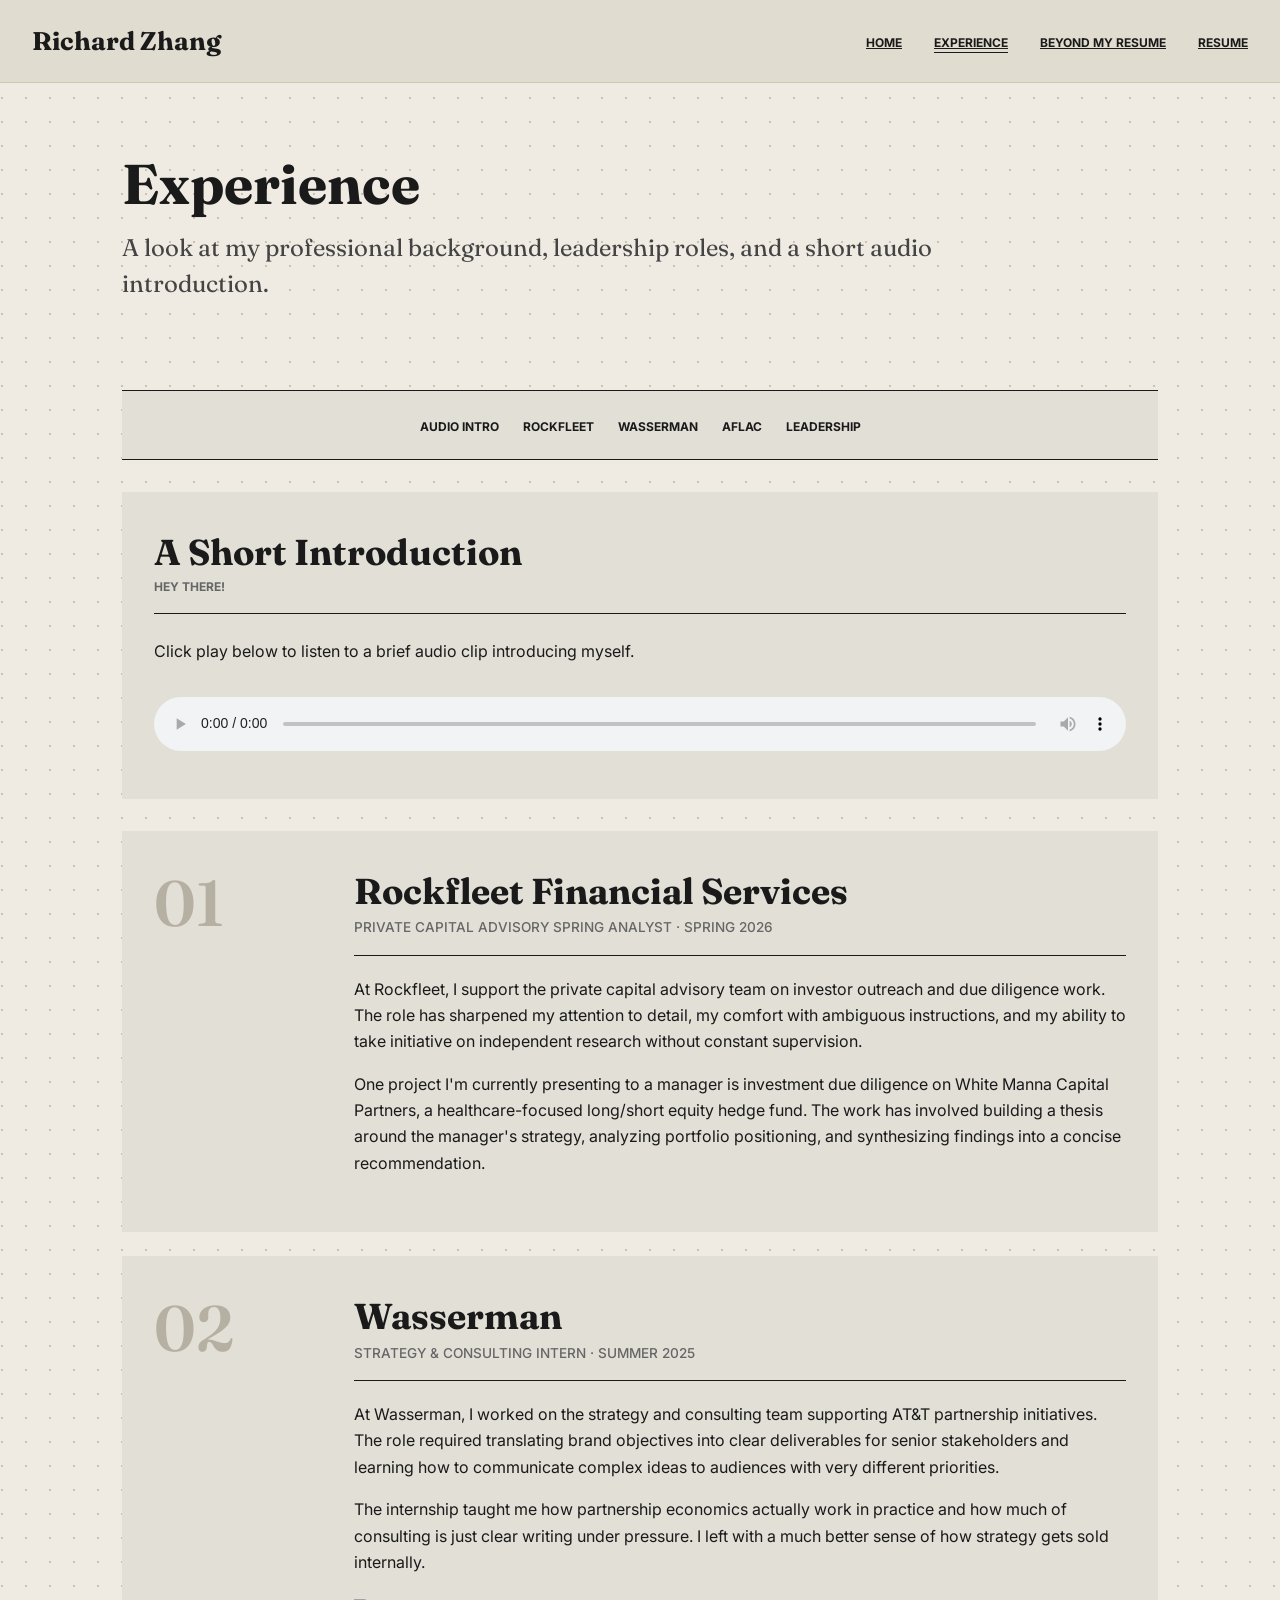
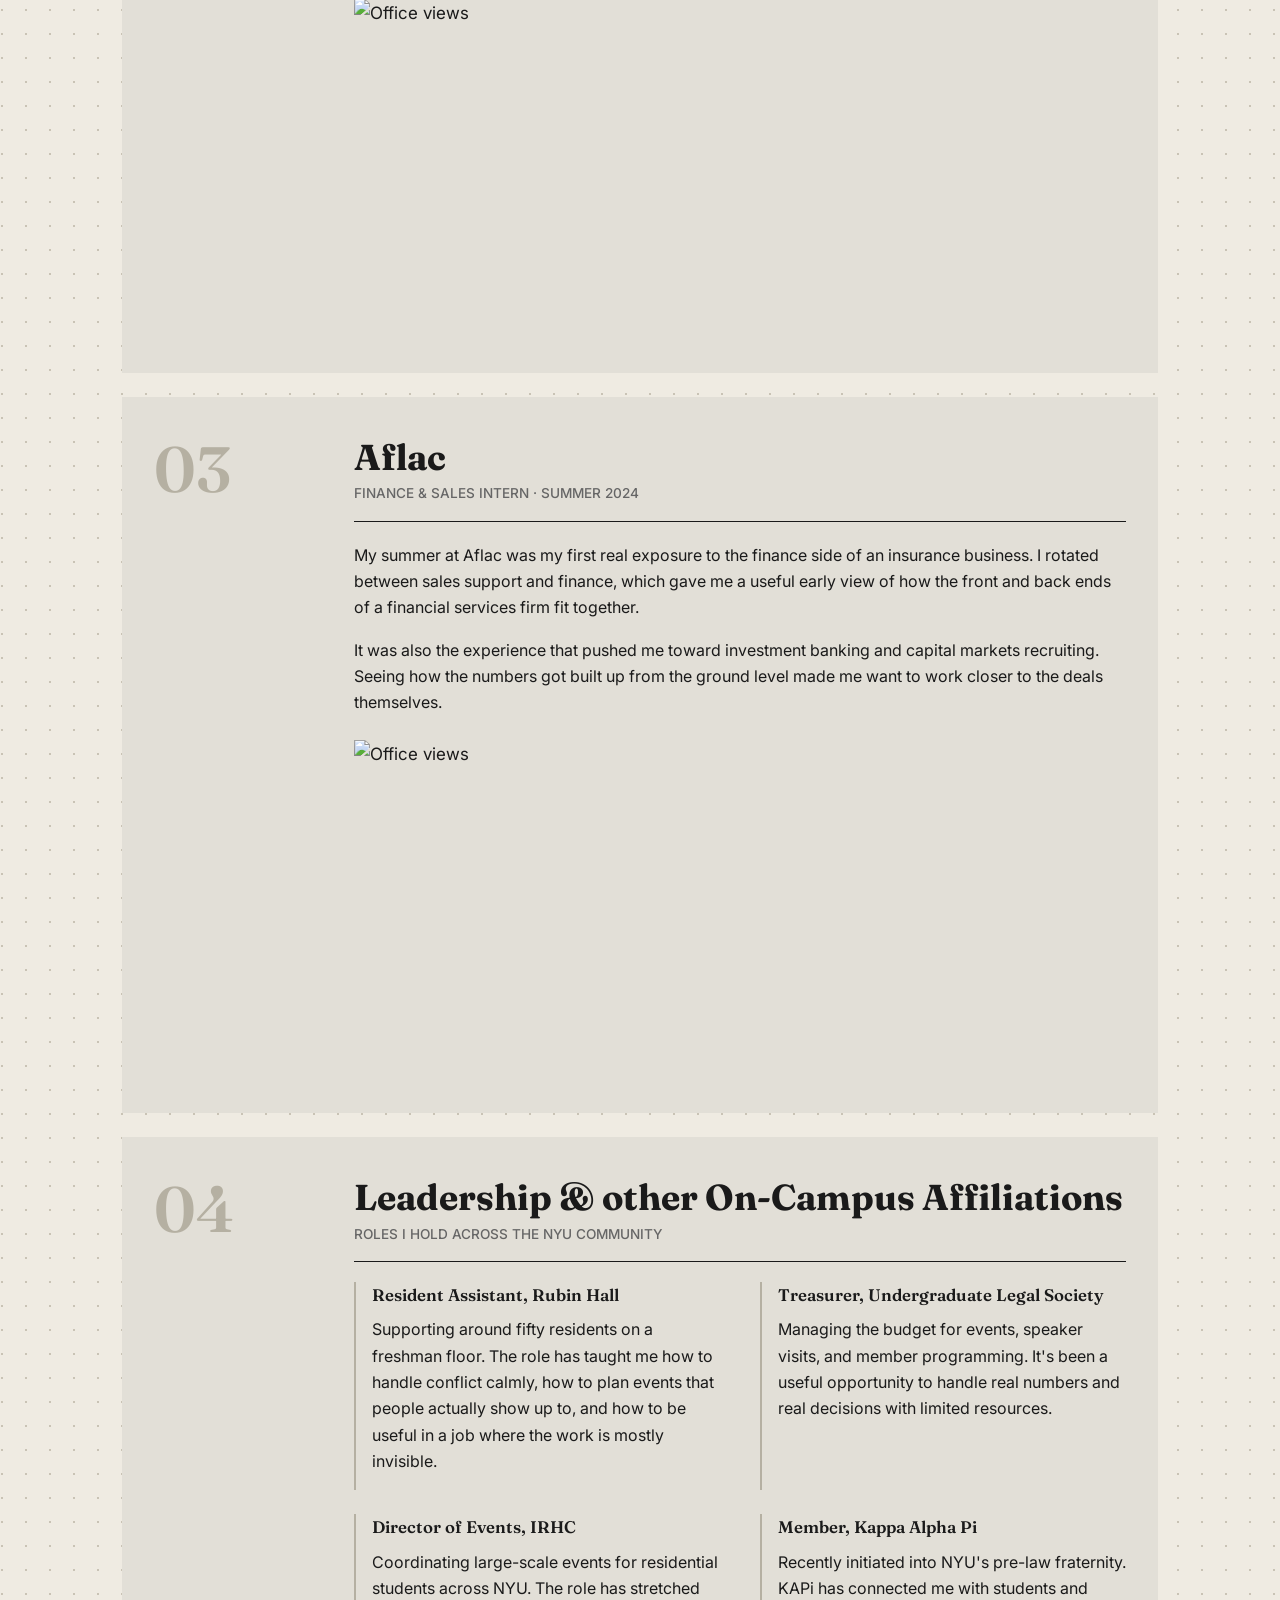
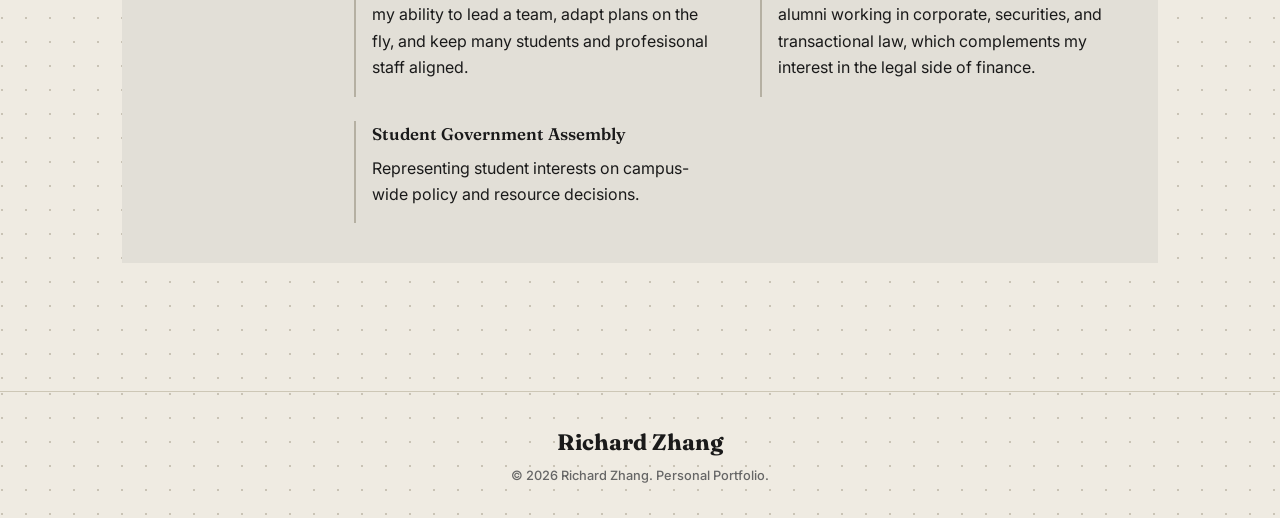
==== experience.html @ ab8a6f3f "Create experience.html" ====
<!DOCTYPE html>
<html lang="en">
<head>
	<meta charset="UTF-8">
	<meta name="viewport" content="width=device-width, initial-scale=1.0">
	<title>Richard Zhang | Experience</title>
	<link rel="stylesheet" href="styles.css">
</head>
<body>

	<header>
		<a href="index.html" class="wordmark">Richard Zhang</a>
		<nav>
			<ul>
				<li><a href="index.html">HOME</a></li>
				<li><a href="experience.html" class="current">EXPERIENCE</a></li>
				<li><a href="personal.html">BEYOND MY RESUME</a></li>
				<li><a href="resume.html">RESUME</a></li>
			</ul>
		</nav>
	</header>

	<main>

		<section class="page-intro">
			<h1>Experience</h1>
			<p class="lead">A look at my professional background, leadership roles, and a short audio introduction.</p>
		</section>

		<nav class="sub-nav" aria-label="Sections of this page">
			<ul>
				<li><a href="#intro-audio">AUDIO INTRO</a></li>
				<li><a href="#rockfleet">ROCKFLEET</a></li>
				<li><a href="#wasserman">WASSERMAN</a></li>
				<li><a href="#aflac">AFLAC</a></li>
				<li><a href="#leadership">LEADERSHIP</a></li>
			</ul>
		</nav>

		<section id="intro-audio" class="audio-section">
			<h2>A Short Introduction</h2>
			<p class="eyebrow">HEY THERE!</p>
			<p>Click play below to listen to a brief audio clip introducing myself.</p>
			<audio controls src="richardzhang.m4a">
				Your browser does not support the audio element.
			</audio>
		</section>

		<section id="rockfleet" class="role">
			<p class="role-label">01</p>
			<div class="role-content">
				<h2>Rockfleet Financial Services</h2>
				<p class="role-meta">PRIVATE CAPITAL ADVISORY SPRING ANALYST &middot; SPRING 2026</p>
				<p>At Rockfleet, I support the private capital advisory team on investor outreach and due diligence work. The role has sharpened my attention to detail, my comfort with ambiguous instructions, and my ability to take initiative on independent research without constant supervision.</p>
				<p>One project I'm currently presenting to a manager is investment due diligence on White Manna Capital Partners, a healthcare-focused long/short equity hedge fund. The work has involved building a thesis around the manager's strategy, analyzing portfolio positioning, and synthesizing findings into a concise recommendation.</p>
			</div>
		</section>

		<section id="wasserman" class="role">
			<p class="role-label">02</p>
			<div class="role-content">
				<h2>Wasserman</h2>
				<p class="role-meta">STRATEGY &amp; CONSULTING INTERN &middot; SUMMER 2025</p>
				<p>At Wasserman, I worked on the strategy and consulting team supporting AT&amp;T partnership initiatives. The role required translating brand objectives into clear deliverables for senior stakeholders and learning how to communicate complex ideas to audiences with very different priorities.</p>
				<p>The internship taught me how partnership economics actually work in practice and how much of consulting is just clear writing under pressure. I left with a much better sense of how strategy gets sold internally.</p>
				<img src="images/wasserman.jpg" srcset="images/wasserman.jpg 1x, images/wasserman@2x.jpg 2x" alt="Office views" width="600" height="400">
			</div>
		</section>

		<section id="aflac" class="role">
			<p class="role-label">03</p>
			<div class="role-content">
				<h2>Aflac</h2>
				<p class="role-meta">FINANCE &amp; SALES INTERN &middot; SUMMER 2024</p>
				<p>My summer at Aflac was my first real exposure to the finance side of an insurance business. I rotated between sales support and finance, which gave me a useful early view of how the front and back ends of a financial services firm fit together.</p>
				<p>It was also the experience that pushed me toward investment banking and capital markets recruiting. Seeing how the numbers got built up from the ground level made me want to work closer to the deals themselves.</p>
				<img src="images/aflac.jpg" srcset="images/wasserman.jpg 1x, images/wasserman@2x.jpg 2x" alt="Office views" width="600" height="400">
			</div>
		</section>

		<section id="leadership" class="role">
			<p class="role-label">04</p>
			<div class="role-content">
				<h2>Leadership &amp; other On-Campus Affiliations</h2>
				<p class="role-meta">ROLES I HOLD ACROSS THE NYU COMMUNITY</p>

				<div class="leadership-grid">
					<article class="leadership-item">
						<h3>Resident Assistant, Rubin Hall</h3>
						<p>Supporting around fifty residents on a freshman floor. The role has taught me how to handle conflict calmly, how to plan events that people actually show up to, and how to be useful in a job where the work is mostly invisible.</p>
					</article>

					<article class="leadership-item">
						<h3>Treasurer, Undergraduate Legal Society</h3>
						<p>Managing the budget for events, speaker visits, and member programming. It's been a useful opportunity to handle real numbers and real decisions with limited resources.</p>
					</article>

					<article class="leadership-item">
						<h3>Director of Events, IRHC</h3>
						<p>Coordinating large-scale events for residential students across NYU. The role has stretched my ability to lead a team, adapt plans on the fly, and keep many students and profesisonal staff aligned.</p>
					</article>

					<article class="leadership-item">
						<h3>Member, Kappa Alpha Pi</h3>
						<p>Recently initiated into NYU's pre-law fraternity. KAPi has connected me with students and alumni working in corporate, securities, and transactional law, which complements my interest in the legal side of finance.</p>
					</article>

					<article class="leadership-item">
						<h3>Student Government Assembly</h3>
						<p>Representing student interests on campus-wide policy and resource decisions.</p>
					</article>
				</div>
			</div>
		</section>

	</main>

	<footer>
		<p class="footer-mark">Richard Zhang</p>
		<p>&copy; 2026 Richard Zhang. Personal Portfolio.</p>
	</footer>

	<script src="script.js"></script>
</body>
</html>
---- styles.css ----
/* Fonts */
@import url("https://fonts.googleapis.com/css2?family=Fraunces:opsz,wght@9..144,400;9..144,600;9..144,700&family=Inter:wght@400;500;700&display=swap");


* {
	box-sizing: border-box;
	margin: 0;
	padding: 0;
}

body {
	font-family: "Inter", Helvetica, Arial, sans-serif;
	font-size: 17px;
	line-height: 1.65;
	color: #1a1a1a;
	background-color: #efebe2;
	background-image: url("data:image/svg+xml;utf8,<svg xmlns='http://www.w3.org/2000/svg' width='24' height='24'><circle cx='2' cy='2' r='1' fill='%23bcb6a5'/></svg>");
	background-repeat: repeat;
}


/* Fonts */
h1 {
	font-family: "Fraunces", Georgia, "Times New Roman", serif;
	font-size: 3rem;
	font-weight: 700;
	line-height: 1.05;
	margin-bottom: 1rem;
	color: #1a1a1a;
}

h2 {
	font-family: "Fraunces", Georgia, "Times New Roman", serif;
	font-size: 1.85rem;
	font-weight: 700;
	line-height: 1.15;
	margin-bottom: 0.5rem;
	color: #1a1a1a;
}

h3 {
	font-family: "Inter", Helvetica, Arial, sans-serif;
	font-size: 0.8rem;
	font-weight: 700;
	margin-bottom: 0.5rem;
	color: #1a1a1a;
}

p {
	font-size: 1rem;
	margin-bottom: 1rem;
	color: #1a1a1a;
}

p.lead {
	font-family: "Fraunces", Georgia, "Times New Roman", serif;
	font-size: 1.3rem;
	font-weight: 400;
	line-height: 1.5;
	color: #444444;
	max-width: 38em;
}

a:link {
	color: #1a1a1a;
	text-decoration: underline;
}

a:visited {
	color: #444444;
}

a:hover {
	color: #c44b1a;
	text-decoration: none;
}

a:active {
	color: #1a1a1a;
}


/* Header & Top Navigation buttons*/
header {
	background-color: #e0dccf;
	border-bottom: 1px solid #cdc7b6;
	padding: 1.25rem 1.5rem;
	display: flex;
	flex-direction: column;
	align-items: center;
	position: sticky;
	top: 0;
	z-index: 50;
}

.wordmark {
	font-family: "Fraunces", Georgia, "Times New Roman", serif;
	font-size: 1.6rem;
	font-weight: 700;
	color: #1a1a1a;
	text-decoration: none;
	margin-bottom: 0.75rem;
}

.wordmark:link,
.wordmark:visited {
	color: #1a1a1a;
	text-decoration: none;
}

.wordmark:hover {
	color: #c44b1a;
}

header nav ul {
	list-style: none;
	display: flex;
	flex-wrap: wrap;
	justify-content: center;
}

header nav li {
	margin: 0.25rem 1rem;
}

header nav a {
	color: #1a1a1a;
	text-decoration: none;
	font-size: 0.75rem;
	font-weight: 700;
	font-family: "Inter", Helvetica, Arial, sans-serif;
}

header nav a:hover {
	color: #c44b1a;
}

header nav a.current {
	border-bottom: 1px solid #1a1a1a;
	padding-bottom: 0.15rem;
}


/* Main Layout for page*/
main {
	max-width: 1100px;
	margin: 0 auto;
	padding: 2.5rem 1rem;
}

section {
	margin-bottom: 2rem;
}


/* Home Page */
.intro {
	padding: 1rem 0 2.5rem 0;
}

.intro h1 {
	font-size: 3.25rem;
	margin-bottom: 1.5rem;
	max-width: 16em;
	font-weight: 600;
}

/* Hero Photos (home page) */
.hero-photos {
	margin-bottom: 1.5rem;
}

.hero-photo-grid {
	display: grid;
	grid-template-columns: 1fr;
	grid-gap: 1rem;
}

.hero-photo {
	background-color: #ffffff;
	padding: 0.5rem;
	border: 1px solid #b5b0a2;
}

.hero-photo img {
	width: 100%;
	height: auto;
	display: block;
}

.hero-photo figcaption {
	font-family: "Fraunces", Georgia, "Times New Roman", serif;
	font-size: 0.95rem;
	margin-top: 0.5rem;
	color: #444444;
	text-align: center;
}

.facts-section {
	background-color: #e2dfd7;
	padding: 2rem 1.5rem;
	margin-bottom: 1.5rem;
}

.facts-section h2 {
	margin-bottom: 0.25rem;
}

.facts-section .eyebrow {
	font-size: 0.75rem;
	font-weight: 700;
	color: #666666;
	border-bottom: 1px solid #1a1a1a;
	padding-bottom: 1rem;
	margin-bottom: 1.5rem;
}

.facts-grid {
	display: grid;
	grid-template-columns: 1fr;
	grid-gap: 1.5rem;
}

.fact {
	background-color: transparent;
	padding: 0;
}

.fact h3 {
	font-size: 0.7rem;
	color: #666666;
	margin-bottom: 0.4rem;
	font-weight: 700;
}

.fact p {
	margin-bottom: 0;
	font-family: "Fraunces", Georgia, "Times New Roman", serif;
	font-size: 1.05rem;
	line-height: 1.4;
	color: #1a1a1a;
}

.cta-section {
	margin-top: 1.5rem;
}

.cta-section h2 {
	margin-bottom: 1rem;
}

.cta-grid {
	display: grid;
	grid-template-columns: 1fr;
	grid-gap: 1rem;
}

.cta-card {
	display: block;
	background-color: #1a1a1a;
	color: #efebe2;
	padding: 1.5rem;
	text-decoration: none;
	border: 1px solid #1a1a1a;
}

.cta-card:link,
.cta-card:visited {
	color: #efebe2;
	text-decoration: none;
}

.cta-card:hover {
	background-color: #efebe2;
	color: #1a1a1a;
}

.cta-card h3 {
	color: inherit;
	font-size: 1.3rem;
	font-family: "Fraunces", Georgia, "Times New Roman", serif;
	font-weight: 600;
	margin-bottom: 0.5rem;
}

.cta-card p {
	color: inherit;
	margin-bottom: 0;
	font-family: "Inter", Helvetica, Arial, sans-serif;
	font-size: 0.95rem;
}


/* Experience Page */
.page-intro {
	padding: 1rem 0 2.5rem 0;
}

.sub-nav {
	background-color: #e2dfd7;
	padding: 1rem 1.5rem;
	margin-bottom: 2rem;
	border-top: 1px solid #1a1a1a;
	border-bottom: 1px solid #1a1a1a;
}

.sub-nav ul {
	list-style: none;
	display: flex;
	flex-wrap: wrap;
	justify-content: center;
}

.sub-nav li {
	margin: 0.25rem 0.75rem;
}

.sub-nav a {
	font-size: 0.75rem;
	font-weight: 700;
	text-decoration: none;
	color: #1a1a1a;
}

.sub-nav a:hover {
	color: #c44b1a;
}

.audio-section {
	background-color: #e2dfd7;
	padding: 2rem 1.5rem;
	margin-bottom: 2rem;
}

.audio-section h2 {
	margin-bottom: 0.25rem;
}

.audio-section .eyebrow {
	font-size: 0.75rem;
	font-weight: 700;
	color: #666666;
	border-bottom: 1px solid #1a1a1a;
	padding-bottom: 1rem;
	margin-bottom: 1.5rem;
}

.audio-section audio {
	width: 100%;
	margin-top: 1rem;
}

.role {
	display: grid;
	grid-template-columns: 1fr;
	grid-gap: 1rem;
	background-color: #e2dfd7;
	padding: 2rem 1.5rem;
	margin-bottom: 1.5rem;
}

.role-label {
	font-family: "Fraunces", Georgia, "Times New Roman", serif;
	font-size: 2.5rem;
	font-weight: 600;
	line-height: 1;
	color: #b5b0a2;
}

.role-content h2 {
	margin-bottom: 0.25rem;
}

.role-meta {
	color: #666666;
	font-size: 0.85rem;
	font-weight: 500;
	margin-bottom: 1.25rem;
	padding-bottom: 1rem;
	border-bottom: 1px solid #1a1a1a;
}

.role-content img {
	max-width: 100%;
	height: auto;
	display: block;
	margin-top: 1.5rem;
}

.leadership-grid {
	display: grid;
	grid-template-columns: 1fr;
	grid-gap: 1.25rem;
	margin-top: 1rem;
}

.leadership-item {
	padding-left: 1rem;
	border-left: 2px solid #b5b0a2;
}

.leadership-item h3 {
	font-family: "Fraunces", Georgia, "Times New Roman", serif;
	font-size: 1.05rem;
	font-weight: 600;
	margin-bottom: 0.4rem;
}


/* Personal Page */
.interests-section {
	background-color: #e2dfd7;
	padding: 2rem 1.5rem;
	margin-bottom: 1.5rem;
}

.interests-section h2 {
	margin-bottom: 0.25rem;
}

.interests-section .eyebrow {
	font-size: 0.75rem;
	font-weight: 700;
	color: #666666;
	border-bottom: 1px solid #1a1a1a;
	padding-bottom: 1rem;
	margin-bottom: 1.5rem;
}

.interests-grid {
	display: grid;
	grid-template-columns: 1fr;
	grid-gap: 1.5rem;
}

.interest {
	background-color: #efebe2;
	padding: 1.5rem;
	border-top: 2px solid #1a1a1a;
}

.interest h3 {
	font-family: "Fraunces", Georgia, "Times New Roman", serif;
	font-size: 1.2rem;
	font-weight: 600;
	margin-bottom: 0.5rem;
}

.interest p {
	margin-bottom: 0;
	font-size: 0.95rem;
}

/*sticky note*/
.note {
	background-color: #fdf2b3;
	border-top: 4px solid #e8d56a;
	padding: 1.5rem;
	margin-bottom: 1.5rem;
}

.note h3 {
	font-family: "Inter", Helvetica, Arial, sans-serif;
	font-size: 0.85rem;
	font-weight: 700;
	margin-bottom: 0.75rem;
	color: #1a1a1a;
}

.note ul {
	margin: 0;
	padding-left: 1.25rem;
}

.note li {
	font-size: 0.95rem;
	margin-bottom: 0.4rem;
	color: #1a1a1a;
}

.note li.last {
	margin-bottom: 0;
}

/* Photo Album */
.album {
	background-color: #e2dfd7;
	padding: 2rem 1.5rem;
	margin-bottom: 1.5rem;
}

.album h2 {
	margin-bottom: 0.25rem;
}

.album .eyebrow {
	font-size: 0.75rem;
	font-weight: 700;
	color: #666666;
	border-bottom: 1px solid #1a1a1a;
	padding-bottom: 1rem;
	margin-bottom: 1rem;
}

.album > p {
	margin-bottom: 1.5rem;
	color: #444444;
	font-family: "Fraunces", Georgia, "Times New Roman", serif;
	font-size: 1.1rem;
}

#photo-display {
	margin: 1.5rem 0;
}

#photo-display.active {
	background-color: #efebe2;
	padding: 1.5rem;
	border: 1px solid #b5b0a2;
}

#photo-display img {
	max-width: 100%;
	height: auto;
	display: block;
	margin: 0 auto;
}

#photo-display .photo-caption {
	text-align: center;
	margin-top: 1rem;
	color: #444444;
	font-family: "Fraunces", Georgia, "Times New Roman", serif;
}

#photo-display .close-button {
	display: block;
	margin: 1rem auto 0 auto;
	padding: 0.5rem 1.5rem;
	background-color: #1a1a1a;
	color: #efebe2;
	border: none;
	cursor: pointer;
	font-family: "Inter", Helvetica, Arial, sans-serif;
	font-size: 0.75rem;
	font-weight: 700;
}

#photo-display .close-button:hover {
	background-color: #c44b1a;
}

.photo-grid {
	display: grid;
	grid-template-columns: 1fr;
	grid-gap: 1rem;
	margin-top: 1.5rem;
}

.photo {
	cursor: pointer;
	background-color: #efebe2;
	padding: 0.5rem;
	border: 1px solid #b5b0a2;
}

.photo:hover {
	border-color: #c44b1a;
}

.photo img {
	width: 100%;
	height: auto;
	display: block;
}

.photo figcaption {
	font-family: "Fraunces", Georgia, "Times New Roman", serif;
	font-size: 0.9rem;
	margin-top: 0.5rem;
	color: #444444;
	text-align: center;
}

.resume-section {
	background-color: #e2dfd7;
	padding: 2rem 1.5rem;
	margin-bottom: 1.5rem;
}

.resume-section h2 {
	margin-bottom: 0.25rem;
}

.resume-section .eyebrow {
	font-size: 0.75rem;
	font-weight: 700;
	color: #666666;
	border-bottom: 1px solid #1a1a1a;
	padding-bottom: 1rem;
	margin-bottom: 1.5rem;
}

.resume-actions {
	display: flex;
	flex-direction: column;
	margin-bottom: 2rem;
}

.resume-button {
	display: block;
	background-color: #1a1a1a;
	color: #efebe2;
	padding: 1rem 1.5rem;
	text-decoration: none;
	font-family: "Fraunces", Georgia, "Times New Roman", serif;
	font-weight: 600;
	font-size: 1.1rem;
	text-align: center;
	border: 1px solid #1a1a1a;
	margin-bottom: 0.75rem;
}

.resume-button:link,
.resume-button:visited {
	color: #efebe2;
	text-decoration: none;
}

.resume-button:hover {
	background-color: #efebe2;
	color: #1a1a1a;
}

.resume-button-alt {
	background-color: transparent;
	color: #1a1a1a;
}

.resume-button-alt:link,
.resume-button-alt:visited {
	color: #1a1a1a;
}

.resume-button-alt:hover {
	background-color: #1a1a1a;
	color: #efebe2;
}

.resume-preview {
	background-color: #efebe2;
	padding: 0.75rem;
	border: 1px solid #b5b0a2;
}

.resume-preview object {
	display: block;
	width: 100%;
	min-height: 600px;
}

.resume-preview p {
	margin: 1rem 0;
	text-align: center;
}

footer {
	border-top: 1px solid #cdc7b6;
	background-color: #efebe2;
	background-image: url("data:image/svg+xml;utf8,<svg xmlns='http://www.w3.org/2000/svg' width='24' height='24'><circle cx='2' cy='2' r='1' fill='%23bcb6a5'/></svg>");
	background-repeat: repeat;
	text-align: center;
	padding: 2rem 1rem;
	margin-top: 3rem;
}

footer .footer-mark {
	font-family: "Fraunces", Georgia, "Times New Roman", serif;
	font-size: 1.4rem;
	font-weight: 700;
	color: #1a1a1a;
	margin-bottom: 0.25rem;
}

footer p {
	margin-bottom: 0;
	color: #666666;
	font-size: 0.8rem;
	font-weight: 500;
}

.theme-toggle {
	position: fixed;
	bottom: 1.25rem;
	right: 1.25rem;
	background-color: #1a1a1a;
	color: #efebe2;
	border: none;
	padding: 0.6rem 1rem;
	font-family: "Inter", Helvetica, Arial, sans-serif;
	font-size: 0.7rem;
	font-weight: 700;
	cursor: pointer;
	z-index: 100;
}

.theme-toggle:hover {
	background-color: #c44b1a;
}

.dark body,
body.dark {
	background-color: #14181f;
	background-image: url("data:image/svg+xml;utf8,<svg xmlns='http://www.w3.org/2000/svg' width='24' height='24'><circle cx='2' cy='2' r='1' fill='%23333333'/></svg>");
	color: #e8e6e0;
}

.dark header {
	background-color: #1c2129;
	border-bottom-color: #333333;
}

.dark .wordmark,
.dark .wordmark:link,
.dark .wordmark:visited {
	color: #e8e6e0;
}

.dark .wordmark:hover {
	color: #f0a020;
}

.dark h1,
.dark h2,
.dark h3 {
	color: #e8e6e0;
}

.dark p {
	color: #e8e6e0;
}

.dark p.lead {
	color: #b8b6b0;
}

.dark .facts-section,
.dark .audio-section,
.dark .role,
.dark .interests-section,
.dark .album,
.dark .sub-nav,
.dark .resume-section {
	background-color: #1f252e;
	border-color: #333333;
}

.dark .interest,
.dark .photo,
.dark #photo-display.active,
.dark .resume-preview,
.dark .hero-photo {
	background-color: #14181f;
	border-color: #333333;
}

.dark .interest {
	border-top-color: #f0a020;
}

.dark .facts-section .eyebrow,
.dark .audio-section .eyebrow,
.dark .interests-section .eyebrow,
.dark .album .eyebrow,
.dark .role-meta {
	border-bottom-color: #555555;
}

.dark .sub-nav {
	border-top-color: #555555;
	border-bottom-color: #555555;
}

.dark .role-label {
	color: #555555;
}

.dark .leadership-item {
	border-left-color: #333333;
}

.dark .role-meta,
.dark .photo figcaption,
.dark .album > p,
.dark #photo-display .photo-caption,
.dark .facts-section .eyebrow,
.dark .audio-section .eyebrow,
.dark .interests-section .eyebrow,
.dark .album .eyebrow,
.dark .fact h3,
.dark .hero-photo figcaption {
	color: #999999;
}

.dark .fact p {
	color: #e8e6e0;
}

.dark a:link {
	color: #f0a020;
}

.dark a:visited {
	color: #d090d0;
}

.dark a:hover {
	color: #ffffff;
}

.dark header nav a,
.dark .sub-nav a {
	color: #e8e6e0;
}

.dark header nav a.current {
	border-bottom-color: #e8e6e0;
}

.dark .cta-card {
	background-color: #1f252e;
	color: #e8e6e0;
	border-color: #333333;
}

.dark .cta-card:link,
.dark .cta-card:visited {
	color: #e8e6e0;
}

.dark .cta-card:hover {
	background-color: #14181f;
	color: #f0a020;
}

.dark .resume-button {
	background-color: #1c2129;
	color: #e8e6e0;
	border-color: #333333;
}

.dark .resume-button:link,
.dark .resume-button:visited {
	color: #e8e6e0;
}

.dark .resume-button:hover {
	background-color: #f0a020;
	color: #14181f;
}

.dark .resume-button-alt {
	background-color: transparent;
	color: #e8e6e0;
}

.dark .resume-button-alt:link,
.dark .resume-button-alt:visited {
	color: #e8e6e0;
}

.dark .resume-button-alt:hover {
	background-color: #e8e6e0;
	color: #14181f;
}

.dark .note {
	background-color: #3a3520;
	border-top-color: #6b5e2a;
}

.dark .note h3,
.dark .note li {
	color: #e8e6e0;
}

.dark footer {
	background-color: #14181f;
	background-image: url("data:image/svg+xml;utf8,<svg xmlns='http://www.w3.org/2000/svg' width='24' height='24'><circle cx='2' cy='2' r='1' fill='%23333333'/></svg>");
	border-top-color: #333333;
}

.dark footer .footer-mark {
	color: #e8e6e0;
}

.dark .theme-toggle {
	background-color: #f0a020;
	color: #14181f;
}

.dark .theme-toggle:hover {
	background-color: #c44b1a;
	color: #efebe2;
}

@media only screen and (min-width: 640px) {

	main {
		padding: 3rem 1.5rem;
	}

	.photo-grid {
		grid-template-columns: repeat(2, 1fr);
		grid-gap: 1.25rem;
	}

	.facts-grid {
		grid-template-columns: repeat(2, 1fr);
		grid-gap: 1.5rem 2.5rem;
	}

	.intro h1 {
		font-size: 4rem;
	}

	.role {
		grid-template-columns: 100px 1fr;
		grid-gap: 2rem;
	}

	.role-label {
		font-size: 3rem;
	}

}

@media only screen and (min-width: 768px) {

	header {
		flex-direction: row;
		justify-content: space-between;
		padding: 1.25rem 2rem;
	}

	.wordmark {
		margin-bottom: 0;
	}

	header nav li {
		margin: 0 0 0 2rem;
	}

	main {
		padding: 3.5rem 2rem;
	}

	h1 {
		font-size: 3.5rem;
	}

	h2 {
		font-size: 2.25rem;
	}

	.intro h1 {
		font-size: 5rem;
	}

	p.lead {
		font-size: 1.5rem;
	}

	.cta-grid {
		grid-template-columns: repeat(2, 1fr);
		grid-gap: 1.5rem;
	}

	/* Hero photos sit side-by-side on tablet+ */
	.hero-photo-grid {
		grid-template-columns: repeat(2, 1fr);
		grid-gap: 1.5rem;
	}

	.interests-grid {
		grid-template-columns: repeat(2, 1fr);
		grid-gap: 1.5rem;
	}

	.interest-feature {
		grid-column: span 2;
	}

	.role {
		grid-template-columns: 140px 1fr;
		grid-gap: 2.5rem;
		padding: 2.5rem 2rem;
	}

	.role-label {
		font-size: 3.5rem;
	}

	.role-content img {
		max-width: 500px;
	}

	.leadership-grid {
		grid-template-columns: repeat(2, 1fr);
		grid-gap: 1.5rem 2.5rem;
	}

	.photo-grid {
		grid-template-columns: repeat(3, 1fr);
	}

	.audio-section,
	.interests-section,
	.album,
	.facts-section,
	.resume-section {
		padding: 2.5rem 2rem;
	}

	.resume-actions {
		flex-direction: row;
	}

	.resume-button {
		margin-bottom: 0;
		margin-right: 1rem;
		flex: 1;
	}

	.resume-button-alt {
		margin-right: 0;
	}

	.resume-preview object {
		min-height: 800px;
	}

}

@media only screen and (min-width: 1024px) {

	.intro h1 {
		font-size: 5.5rem;
	}

	.facts-grid {
		grid-template-columns: repeat(4, 1fr);
		grid-gap: 2rem;
	}

	.photo-grid {
		grid-template-columns: repeat(4, 1fr);
	}

	.role {
		grid-template-columns: 160px 1fr;
	}

	.role-label {
		font-size: 4rem;
	}

}
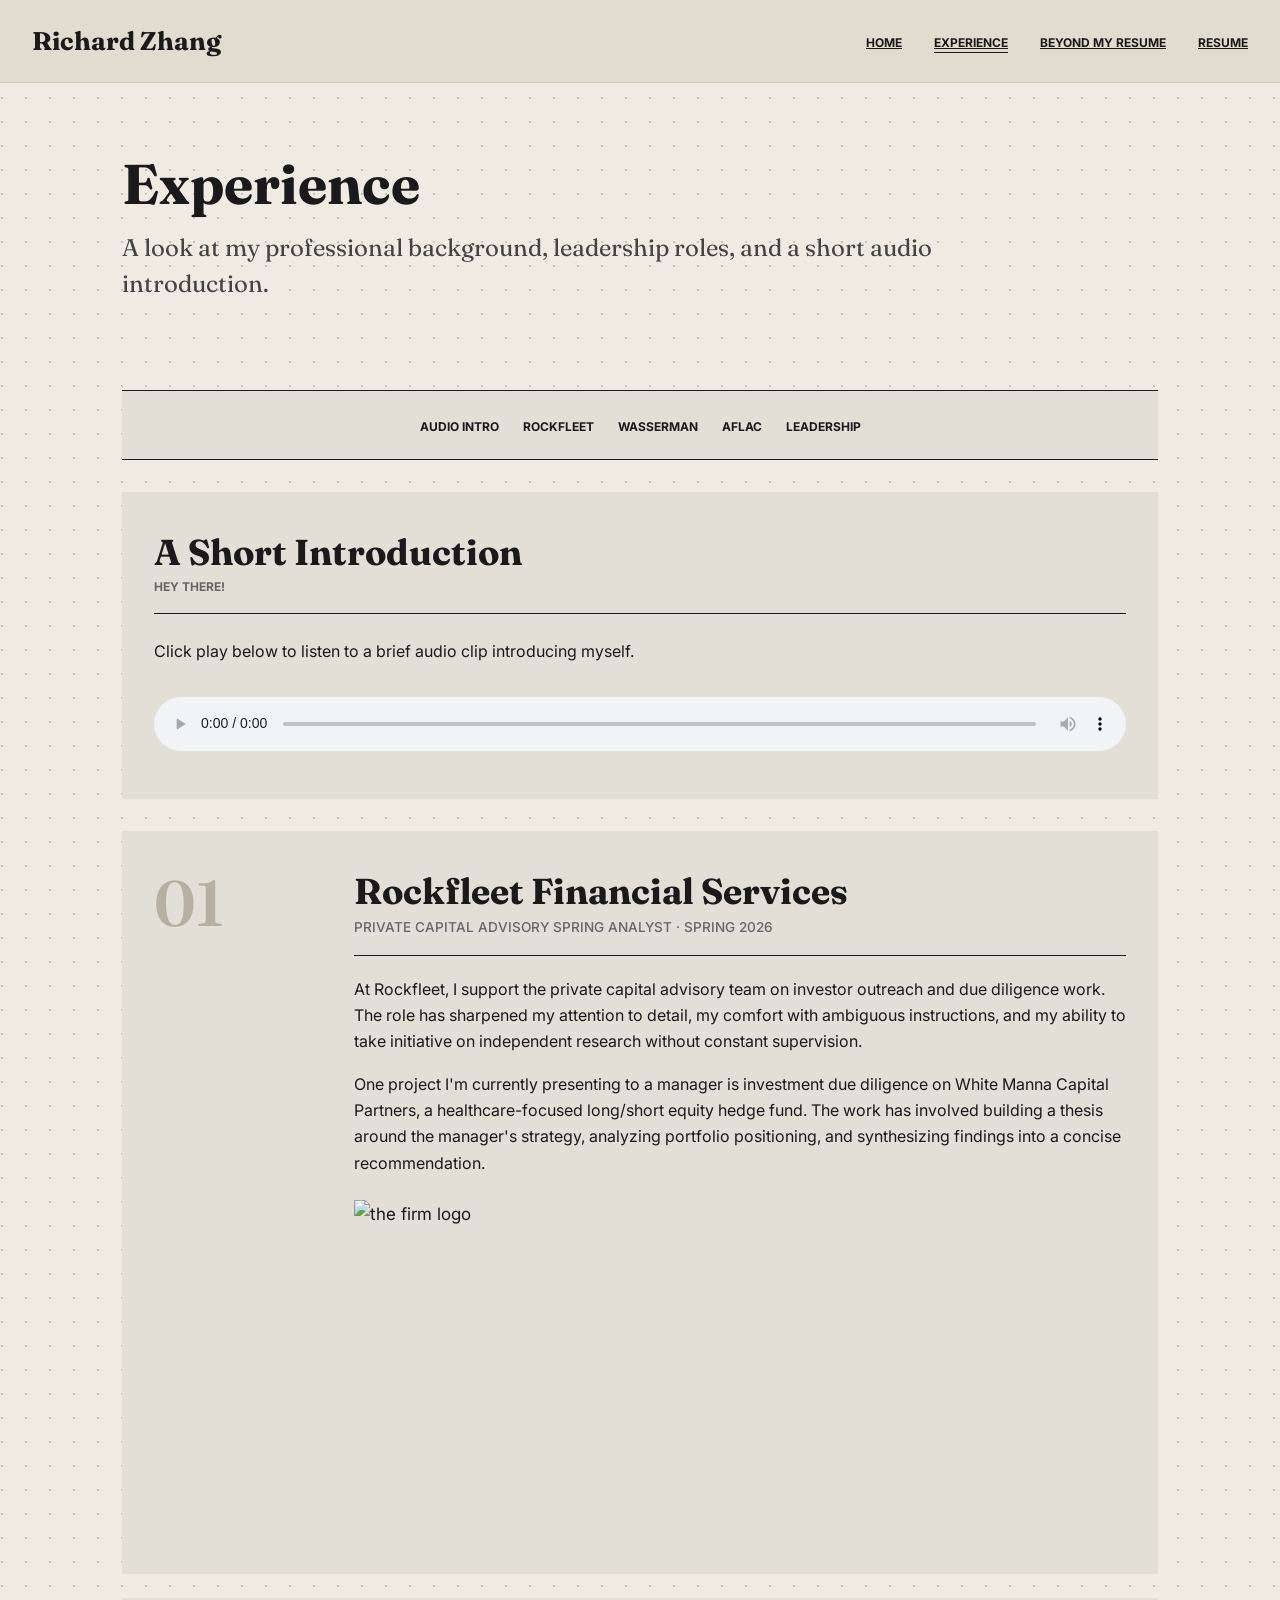
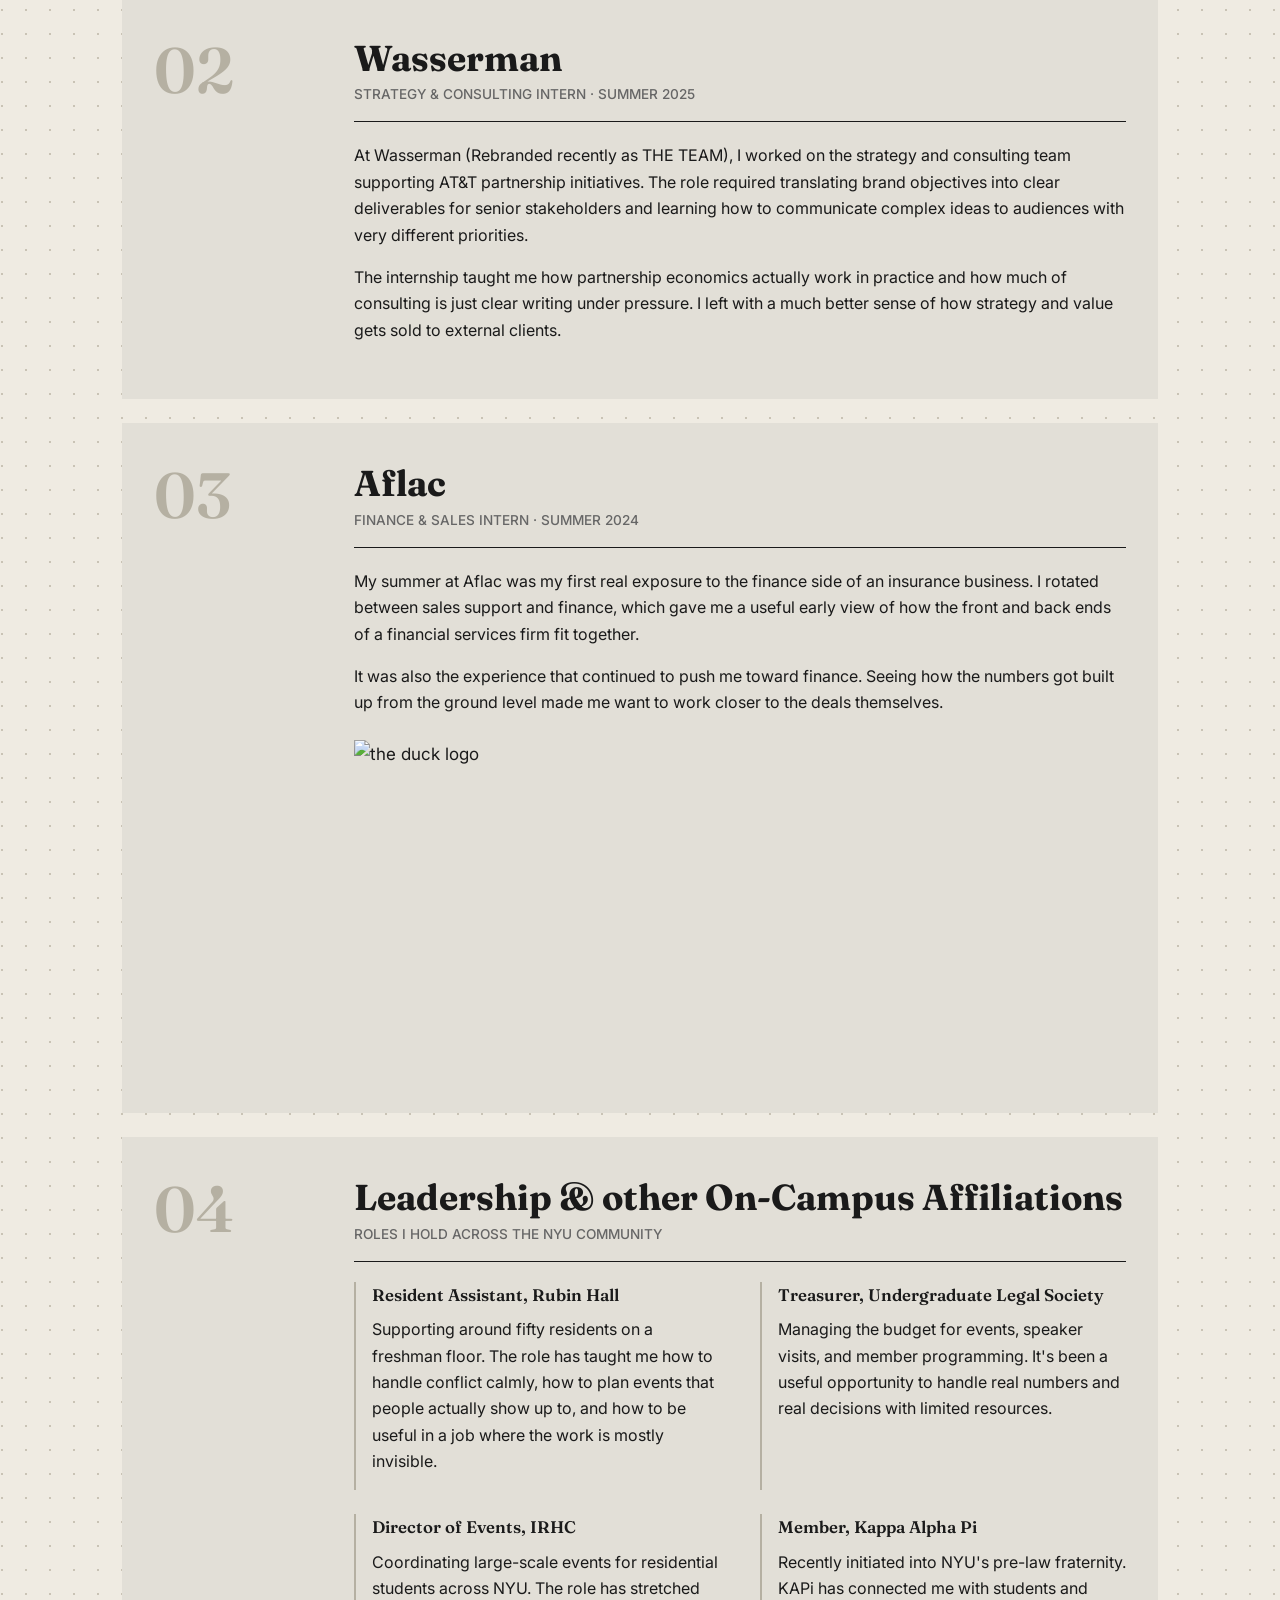
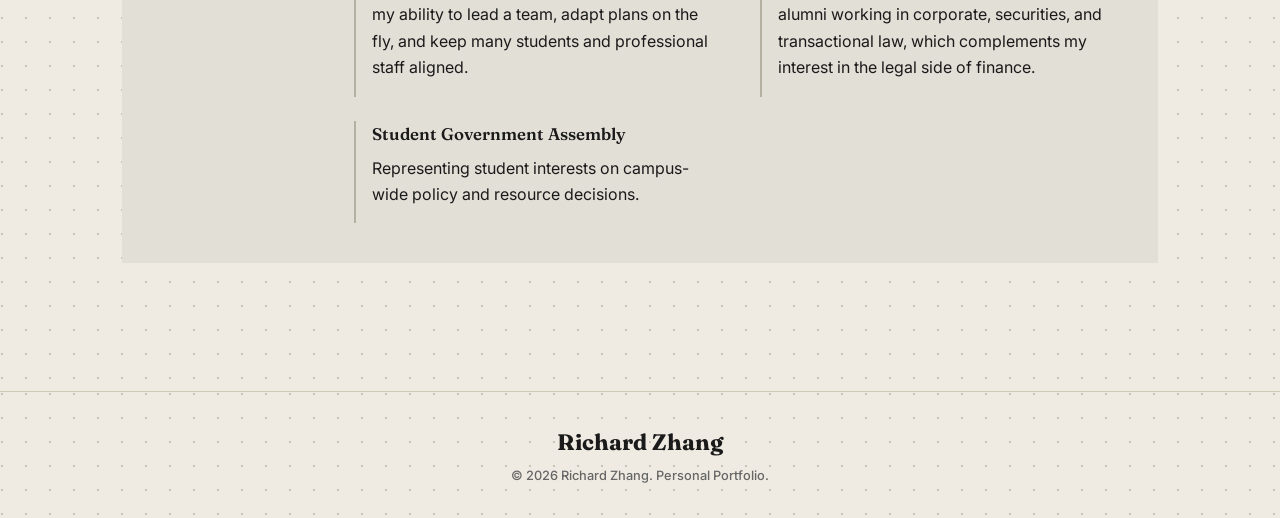
==== commit 724db310: "experience.html" ====
--- a/experience.html
+++ b/experience.html
@@ -53,6 +53,10 @@
 				<p class="role-meta">PRIVATE CAPITAL ADVISORY SPRING ANALYST &middot; SPRING 2026</p>
 				<p>At Rockfleet, I support the private capital advisory team on investor outreach and due diligence work. The role has sharpened my attention to detail, my comfort with ambiguous instructions, and my ability to take initiative on independent research without constant supervision.</p>
 				<p>One project I'm currently presenting to a manager is investment due diligence on White Manna Capital Partners, a healthcare-focused long/short equity hedge fund. The work has involved building a thesis around the manager's strategy, analyzing portfolio positioning, and synthesizing findings into a concise recommendation.</p>
+				<img src="images/rockfleet.jpg"
+				     srcset="images/rockfleet.jpg 1x, images/rockfleet@2x.jpg 2x"
+				     alt="the firm logo"
+				     width="600" height="400">
 			</div>
 		</section>
 
@@ -61,9 +65,8 @@
 			<div class="role-content">
 				<h2>Wasserman</h2>
 				<p class="role-meta">STRATEGY &amp; CONSULTING INTERN &middot; SUMMER 2025</p>
-				<p>At Wasserman, I worked on the strategy and consulting team supporting AT&amp;T partnership initiatives. The role required translating brand objectives into clear deliverables for senior stakeholders and learning how to communicate complex ideas to audiences with very different priorities.</p>
-				<p>The internship taught me how partnership economics actually work in practice and how much of consulting is just clear writing under pressure. I left with a much better sense of how strategy gets sold internally.</p>
-				<img src="images/wasserman.jpg" srcset="images/wasserman.jpg 1x, images/wasserman@2x.jpg 2x" alt="Office views" width="600" height="400">
+				<p>At Wasserman (Rebranded recently as THE TEAM), I worked on the strategy and consulting team supporting AT&amp;T partnership initiatives. The role required translating brand objectives into clear deliverables for senior stakeholders and learning how to communicate complex ideas to audiences with very different priorities.</p>
+				<p>The internship taught me how partnership economics actually work in practice and how much of consulting is just clear writing under pressure. I left with a much better sense of how strategy and value gets sold to external clients.</p>
 			</div>
 		</section>
 
@@ -73,8 +76,11 @@
 				<h2>Aflac</h2>
 				<p class="role-meta">FINANCE &amp; SALES INTERN &middot; SUMMER 2024</p>
 				<p>My summer at Aflac was my first real exposure to the finance side of an insurance business. I rotated between sales support and finance, which gave me a useful early view of how the front and back ends of a financial services firm fit together.</p>
-				<p>It was also the experience that pushed me toward investment banking and capital markets recruiting. Seeing how the numbers got built up from the ground level made me want to work closer to the deals themselves.</p>
-				<img src="images/aflac.jpg" srcset="images/wasserman.jpg 1x, images/wasserman@2x.jpg 2x" alt="Office views" width="600" height="400">
+				<p>It was also the experience that continued to push me toward finance. Seeing how the numbers got built up from the ground level made me want to work closer to the deals themselves.</p>
+				<img src="images/aflac.jpg"
+				     srcset="images/aflac.jpg 1x, images/aflac@2x.jpg 2x"
+				     alt="the duck logo"
+				     width="600" height="400">
 			</div>
 		</section>
 
@@ -97,7 +103,7 @@
 
 					<article class="leadership-item">
 						<h3>Director of Events, IRHC</h3>
-						<p>Coordinating large-scale events for residential students across NYU. The role has stretched my ability to lead a team, adapt plans on the fly, and keep many students and profesisonal staff aligned.</p>
+						<p>Coordinating large-scale events for residential students across NYU. The role has stretched my ability to lead a team, adapt plans on the fly, and keep many students and professional staff aligned.</p>
 					</article>
 
 					<article class="leadership-item">
